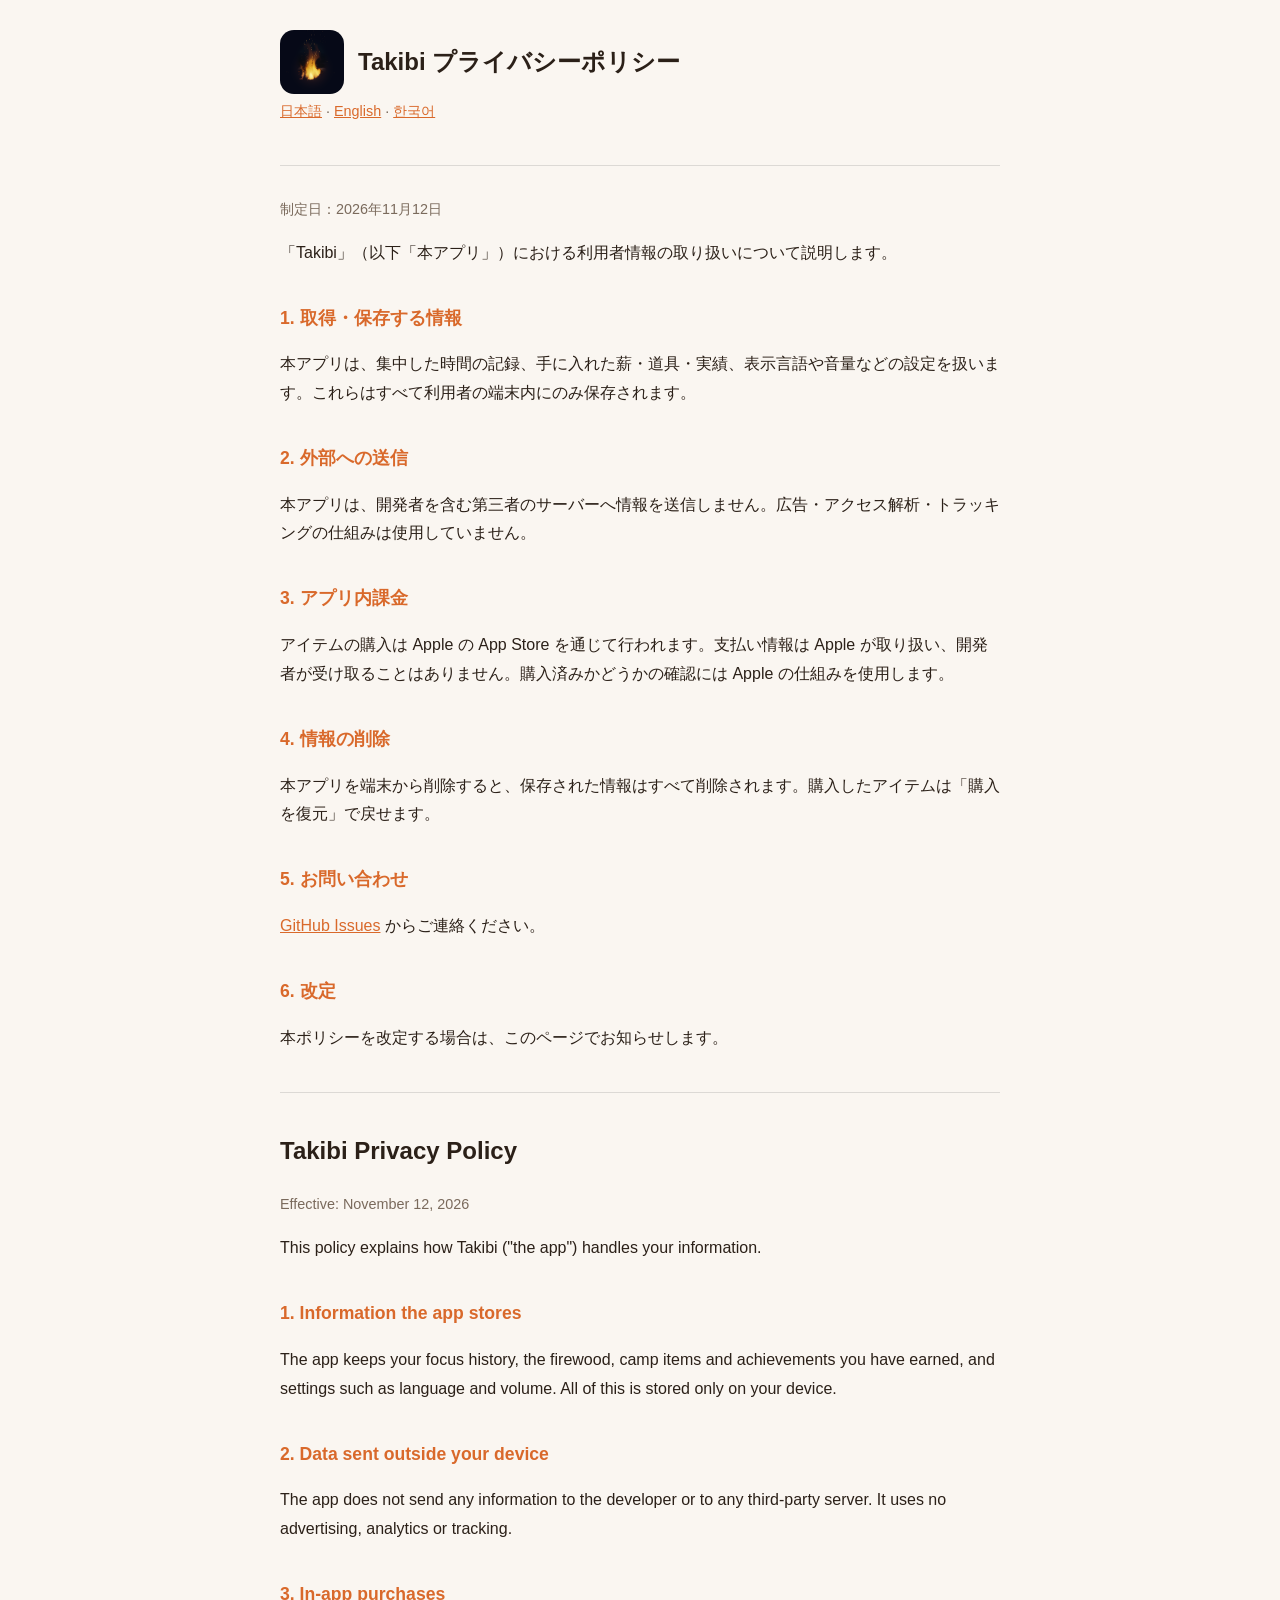
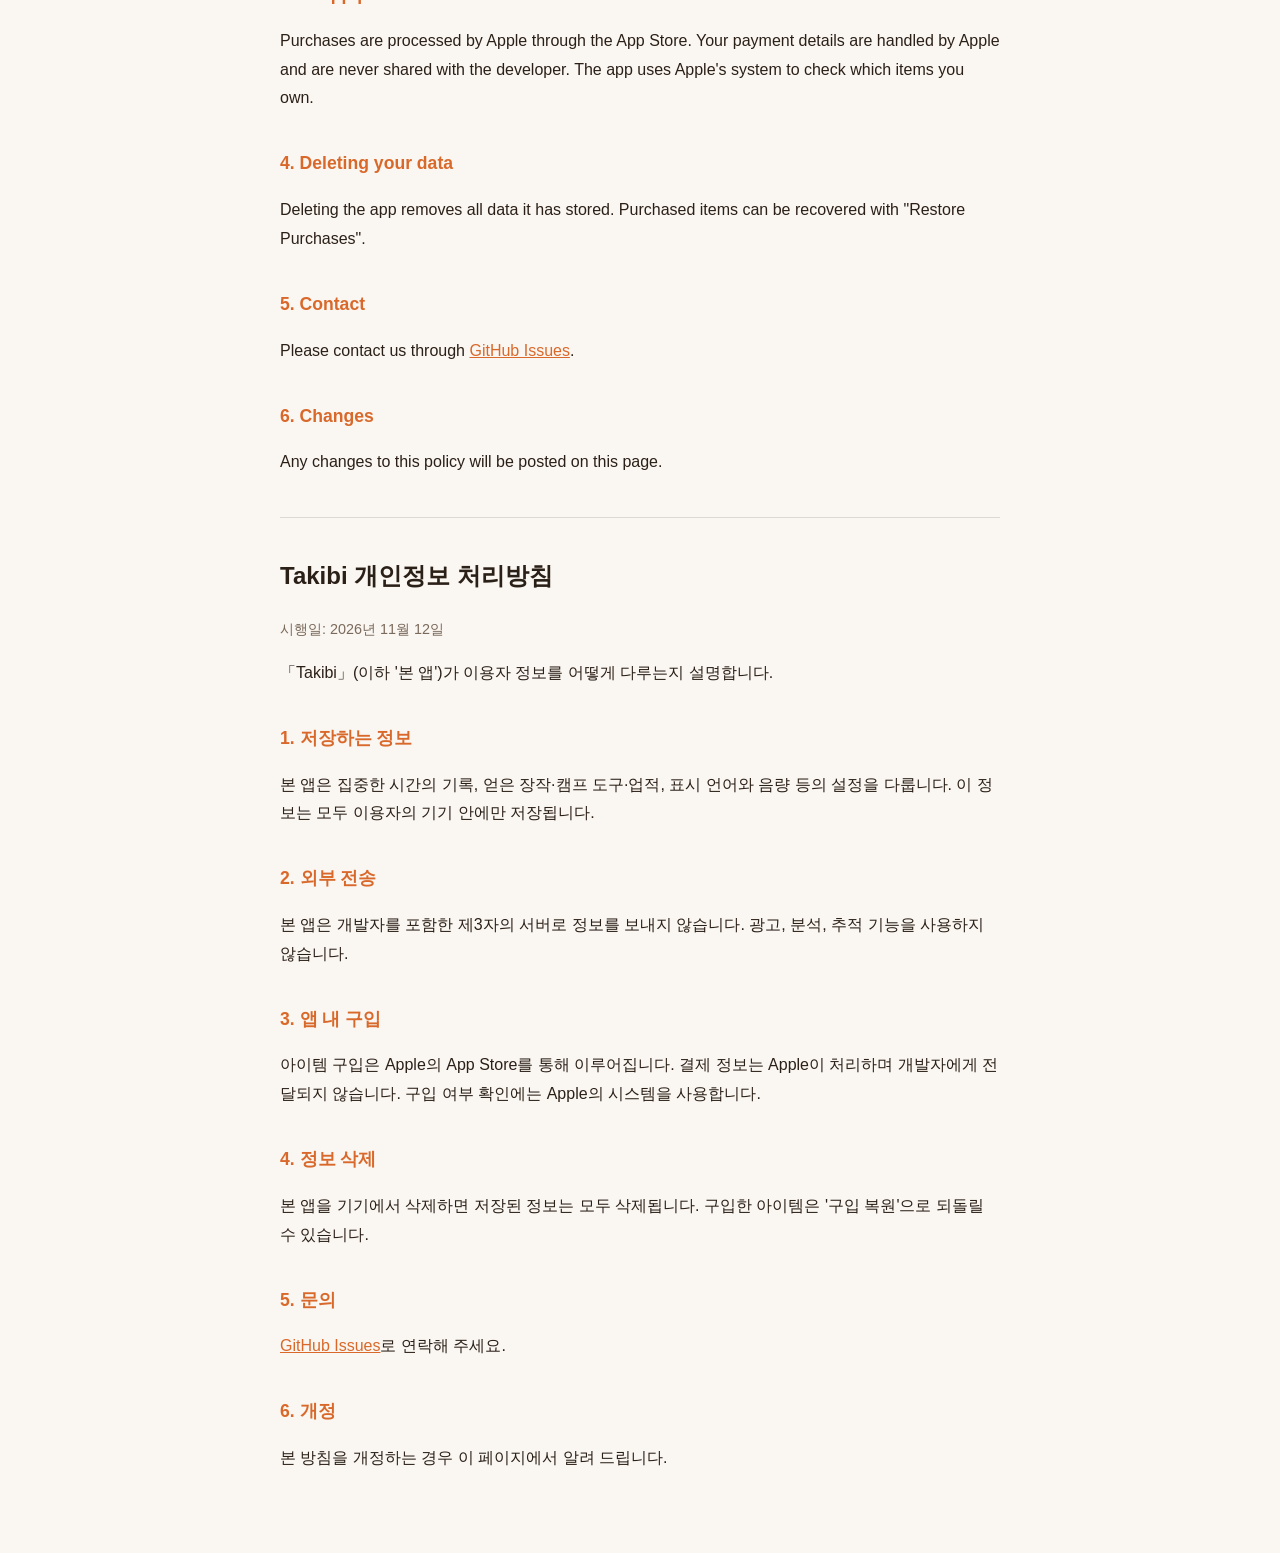
==== privacy.html @ cc259378 "Takibi support and privacy pages Co-Authored-By: Claude Opus 5.5 <noreply@anthropic.com>" ====
<!DOCTYPE html>
<html lang="ja">
<head>
<meta charset="utf-8">
<meta name="viewport" content="width=device-width, initial-scale=1">
<title>Takibi Privacy Policy</title>
<link rel="stylesheet" href="style.css">
</head>
<body>
<header><img src="icon.png" alt=""><h1>Takibi プライバシーポリシー</h1></header>
<nav class="muted"><a href="#ja">日本語</a> · <a href="#en">English</a> · <a href="#ko">한국어</a></nav>

<section id="ja">
<p class="muted">制定日：2026年11月12日</p>
<p>「Takibi」（以下「本アプリ」）における利用者情報の取り扱いについて説明します。</p>
<h2>1. 取得・保存する情報</h2>
<p>本アプリは、集中した時間の記録、手に入れた薪・道具・実績、表示言語や音量などの設定を扱います。これらはすべて利用者の端末内にのみ保存されます。</p>
<h2>2. 外部への送信</h2>
<p>本アプリは、開発者を含む第三者のサーバーへ情報を送信しません。広告・アクセス解析・トラッキングの仕組みは使用していません。</p>
<h2>3. アプリ内課金</h2>
<p>アイテムの購入は Apple の App Store を通じて行われます。支払い情報は Apple が取り扱い、開発者が受け取ることはありません。購入済みかどうかの確認には Apple の仕組みを使用します。</p>
<h2>4. 情報の削除</h2>
<p>本アプリを端末から削除すると、保存された情報はすべて削除されます。購入したアイテムは「購入を復元」で戻せます。</p>
<h2>5. お問い合わせ</h2>
<p><a href="https://github.com/TaigaYanai-git/Takibi/issues">GitHub Issues</a> からご連絡ください。</p>
<h2>6. 改定</h2>
<p>本ポリシーを改定する場合は、このページでお知らせします。</p>
</section>

<section id="en" lang="en">
<h1>Takibi Privacy Policy</h1>
<p class="muted">Effective: November 12, 2026</p>
<p>This policy explains how Takibi ("the app") handles your information.</p>
<h2>1. Information the app stores</h2>
<p>The app keeps your focus history, the firewood, camp items and achievements you have earned, and settings such as language and volume. All of this is stored only on your device.</p>
<h2>2. Data sent outside your device</h2>
<p>The app does not send any information to the developer or to any third-party server. It uses no advertising, analytics or tracking.</p>
<h2>3. In-app purchases</h2>
<p>Purchases are processed by Apple through the App Store. Your payment details are handled by Apple and are never shared with the developer. The app uses Apple's system to check which items you own.</p>
<h2>4. Deleting your data</h2>
<p>Deleting the app removes all data it has stored. Purchased items can be recovered with "Restore Purchases".</p>
<h2>5. Contact</h2>
<p>Please contact us through <a href="https://github.com/TaigaYanai-git/Takibi/issues">GitHub Issues</a>.</p>
<h2>6. Changes</h2>
<p>Any changes to this policy will be posted on this page.</p>
</section>

<section id="ko" lang="ko">
<h1>Takibi 개인정보 처리방침</h1>
<p class="muted">시행일: 2026년 11월 12일</p>
<p>「Takibi」(이하 '본 앱')가 이용자 정보를 어떻게 다루는지 설명합니다.</p>
<h2>1. 저장하는 정보</h2>
<p>본 앱은 집중한 시간의 기록, 얻은 장작·캠프 도구·업적, 표시 언어와 음량 등의 설정을 다룹니다. 이 정보는 모두 이용자의 기기 안에만 저장됩니다.</p>
<h2>2. 외부 전송</h2>
<p>본 앱은 개발자를 포함한 제3자의 서버로 정보를 보내지 않습니다. 광고, 분석, 추적 기능을 사용하지 않습니다.</p>
<h2>3. 앱 내 구입</h2>
<p>아이템 구입은 Apple의 App Store를 통해 이루어집니다. 결제 정보는 Apple이 처리하며 개발자에게 전달되지 않습니다. 구입 여부 확인에는 Apple의 시스템을 사용합니다.</p>
<h2>4. 정보 삭제</h2>
<p>본 앱을 기기에서 삭제하면 저장된 정보는 모두 삭제됩니다. 구입한 아이템은 '구입 복원'으로 되돌릴 수 있습니다.</p>
<h2>5. 문의</h2>
<p><a href="https://github.com/TaigaYanai-git/Takibi/issues">GitHub Issues</a>로 연락해 주세요.</p>
<h2>6. 개정</h2>
<p>본 방침을 개정하는 경우 이 페이지에서 알려 드립니다.</p>
</section>
</body>
</html>
---- style.css ----
:root { --fg:#2b2018; --bg:#faf6f1; --accent:#d9692b; --muted:#7a6a5c; }
@media (prefers-color-scheme: dark) { :root { --fg:#efe6dc; --bg:#14100d; --muted:#a8998b; } }
body { font-family: -apple-system, "Hiragino Sans", "Apple SD Gothic Neo", sans-serif; color:var(--fg); background:var(--bg);
       max-width: 720px; margin: 0 auto; padding: 24px 16px 64px; line-height: 1.8; }
h1 { font-size: 1.5rem; } h2 { font-size: 1.1rem; margin-top: 2em; color: var(--accent); }
section { border-top: 1px solid rgba(128,128,128,.25); margin-top: 2.5em; padding-top: 1em; }
nav a, a { color: var(--accent); } .muted { color: var(--muted); font-size: .9rem; }
header { display:flex; align-items:center; gap:14px; } header img { width:64px; height:64px; border-radius:14px; }
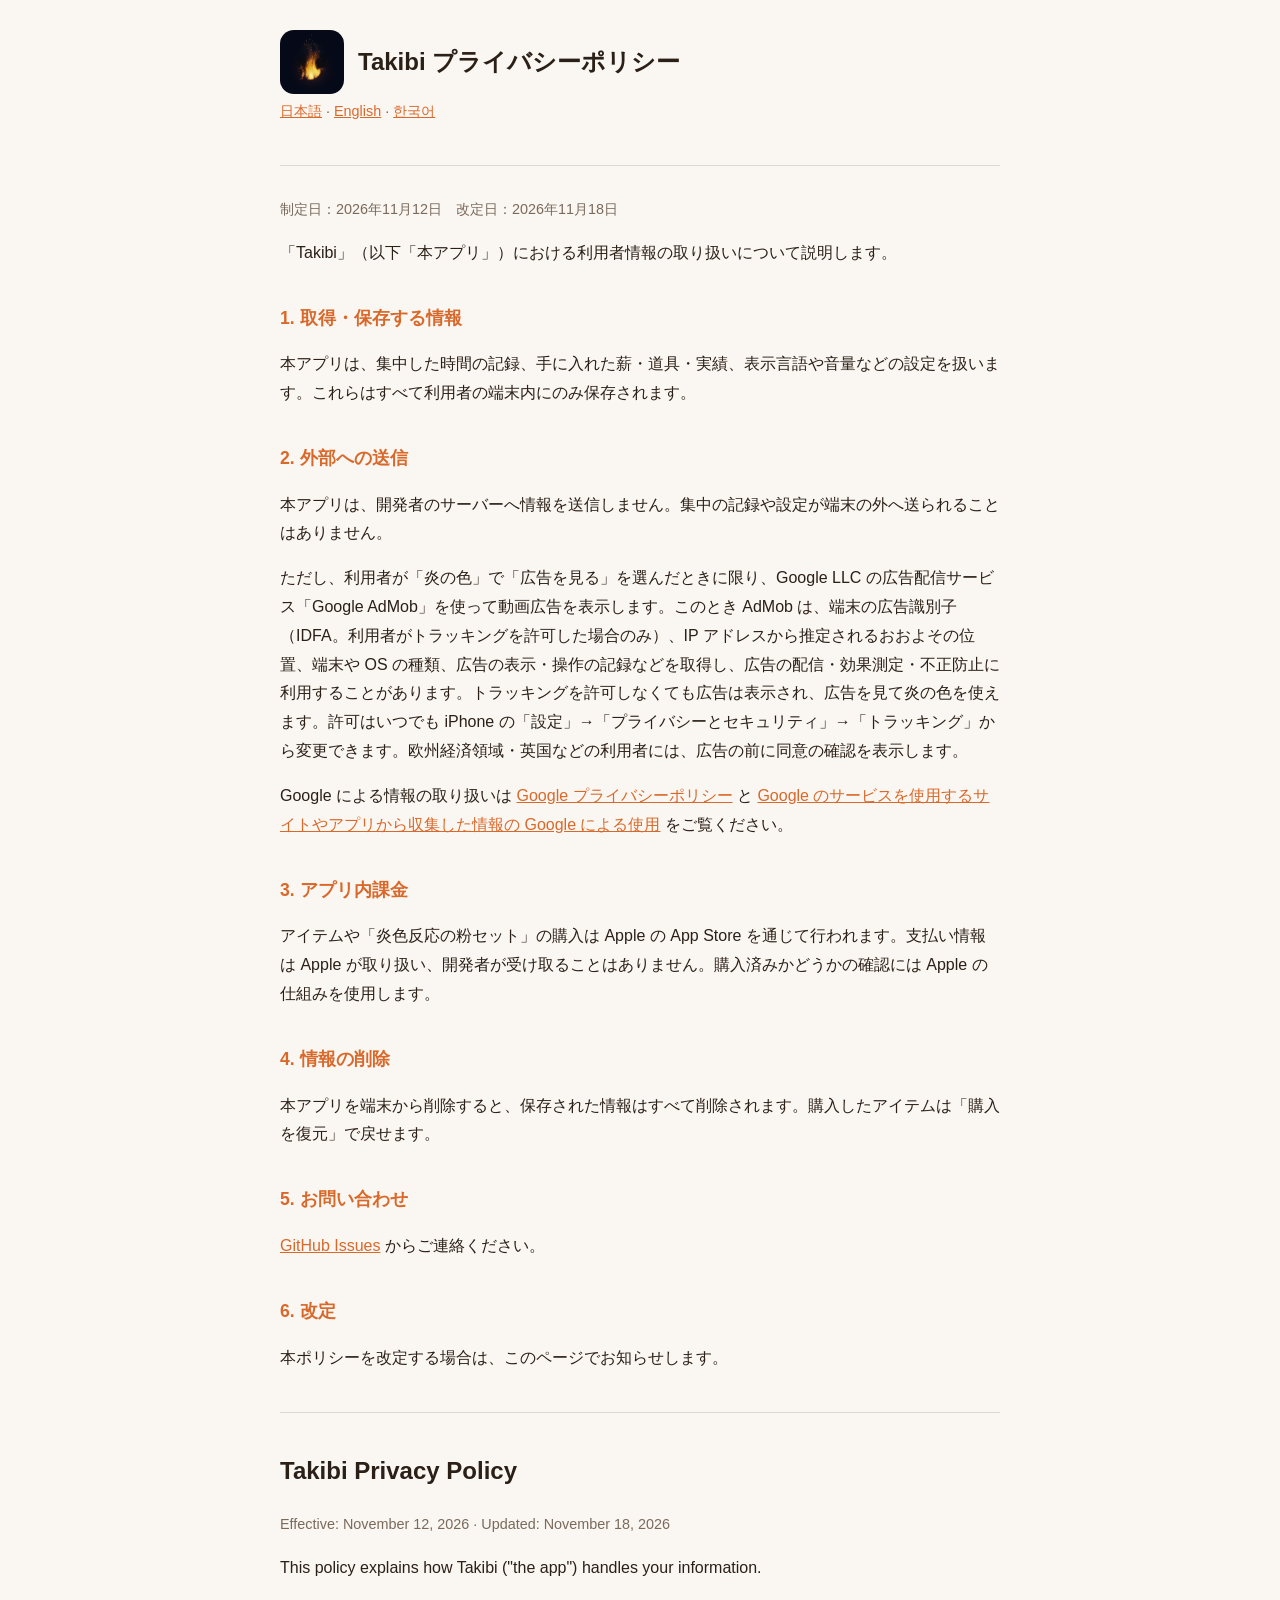
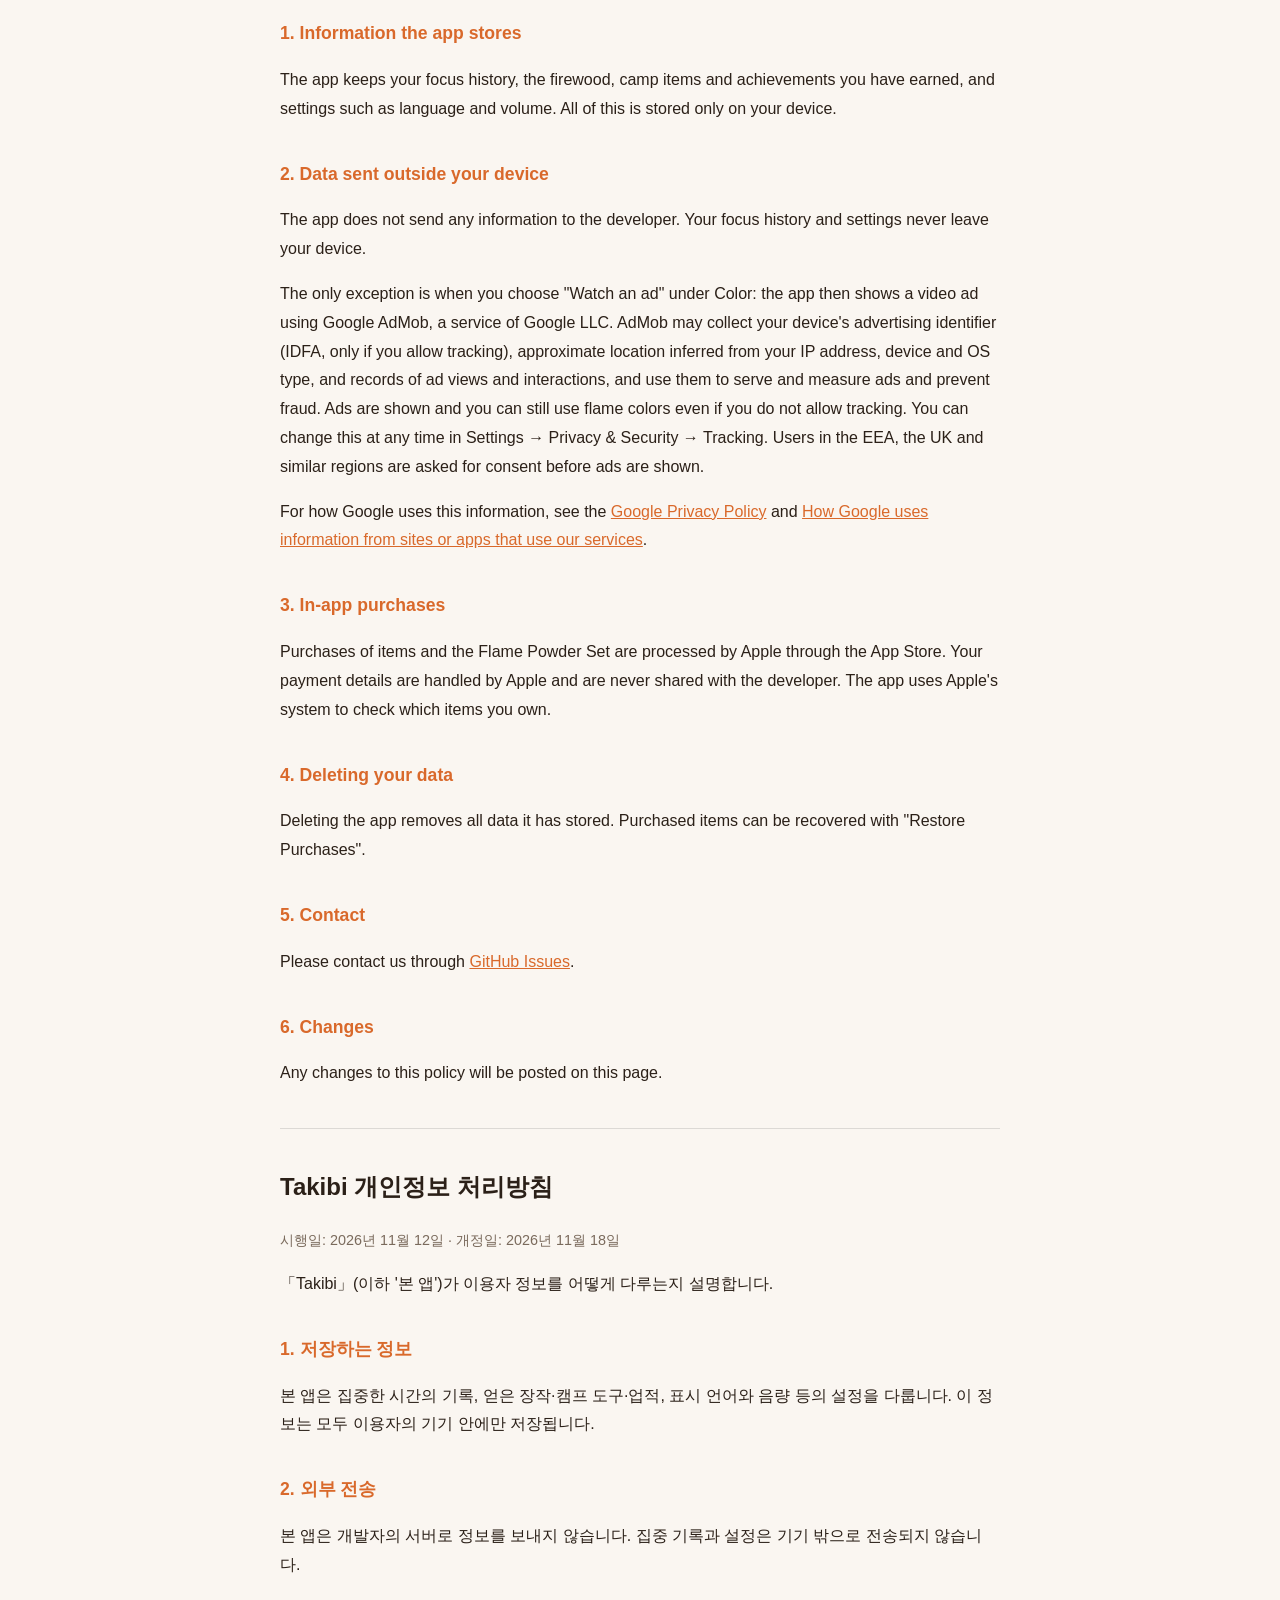
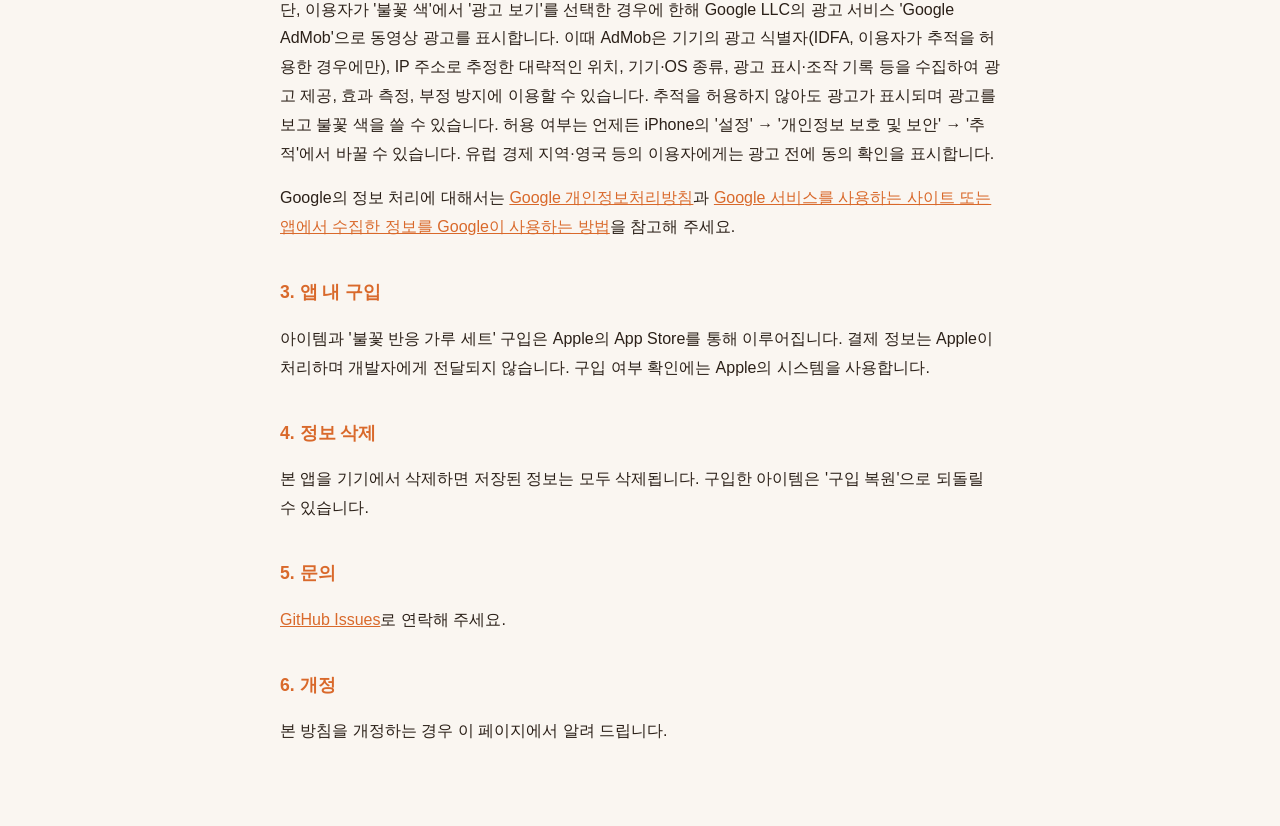
==== commit 798946db: "Privacy policy: describe Google AdMob rewarded ads and the flame powder set Co-Authored-By: Claude O" ====
--- a/privacy.html
+++ b/privacy.html
@@ -11,14 +11,16 @@
 <nav class="muted"><a href="#ja">日本語</a> · <a href="#en">English</a> · <a href="#ko">한국어</a></nav>
 
 <section id="ja">
-<p class="muted">制定日：2026年11月12日</p>
+<p class="muted">制定日：2026年11月12日　改定日：2026年11月18日</p>
 <p>「Takibi」（以下「本アプリ」）における利用者情報の取り扱いについて説明します。</p>
 <h2>1. 取得・保存する情報</h2>
 <p>本アプリは、集中した時間の記録、手に入れた薪・道具・実績、表示言語や音量などの設定を扱います。これらはすべて利用者の端末内にのみ保存されます。</p>
 <h2>2. 外部への送信</h2>
-<p>本アプリは、開発者を含む第三者のサーバーへ情報を送信しません。広告・アクセス解析・トラッキングの仕組みは使用していません。</p>
+<p>本アプリは、開発者のサーバーへ情報を送信しません。集中の記録や設定が端末の外へ送られることはありません。</p>
+<p>ただし、利用者が「炎の色」で「広告を見る」を選んだときに限り、Google LLC の広告配信サービス「Google AdMob」を使って動画広告を表示します。このとき AdMob は、端末の広告識別子（IDFA。利用者がトラッキングを許可した場合のみ）、IP アドレスから推定されるおおよその位置、端末や OS の種類、広告の表示・操作の記録などを取得し、広告の配信・効果測定・不正防止に利用することがあります。トラッキングを許可しなくても広告は表示され、広告を見て炎の色を使えます。許可はいつでも iPhone の「設定」→「プライバシーとセキュリティ」→「トラッキング」から変更できます。欧州経済領域・英国などの利用者には、広告の前に同意の確認を表示します。</p>
+<p>Google による情報の取り扱いは <a href="https://policies.google.com/privacy">Google プライバシーポリシー</a> と <a href="https://policies.google.com/technologies/partner-sites">Google のサービスを使用するサイトやアプリから収集した情報の Google による使用</a> をご覧ください。</p>
 <h2>3. アプリ内課金</h2>
-<p>アイテムの購入は Apple の App Store を通じて行われます。支払い情報は Apple が取り扱い、開発者が受け取ることはありません。購入済みかどうかの確認には Apple の仕組みを使用します。</p>
+<p>アイテムや「炎色反応の粉セット」の購入は Apple の App Store を通じて行われます。支払い情報は Apple が取り扱い、開発者が受け取ることはありません。購入済みかどうかの確認には Apple の仕組みを使用します。</p>
 <h2>4. 情報の削除</h2>
 <p>本アプリを端末から削除すると、保存された情報はすべて削除されます。購入したアイテムは「購入を復元」で戻せます。</p>
 <h2>5. お問い合わせ</h2>
@@ -29,14 +31,16 @@
 
 <section id="en" lang="en">
 <h1>Takibi Privacy Policy</h1>
-<p class="muted">Effective: November 12, 2026</p>
+<p class="muted">Effective: November 12, 2026 · Updated: November 18, 2026</p>
 <p>This policy explains how Takibi ("the app") handles your information.</p>
 <h2>1. Information the app stores</h2>
 <p>The app keeps your focus history, the firewood, camp items and achievements you have earned, and settings such as language and volume. All of this is stored only on your device.</p>
 <h2>2. Data sent outside your device</h2>
-<p>The app does not send any information to the developer or to any third-party server. It uses no advertising, analytics or tracking.</p>
+<p>The app does not send any information to the developer. Your focus history and settings never leave your device.</p>
+<p>The only exception is when you choose "Watch an ad" under Color: the app then shows a video ad using Google AdMob, a service of Google LLC. AdMob may collect your device's advertising identifier (IDFA, only if you allow tracking), approximate location inferred from your IP address, device and OS type, and records of ad views and interactions, and use them to serve and measure ads and prevent fraud. Ads are shown and you can still use flame colors even if you do not allow tracking. You can change this at any time in Settings → Privacy &amp; Security → Tracking. Users in the EEA, the UK and similar regions are asked for consent before ads are shown.</p>
+<p>For how Google uses this information, see the <a href="https://policies.google.com/privacy">Google Privacy Policy</a> and <a href="https://policies.google.com/technologies/partner-sites">How Google uses information from sites or apps that use our services</a>.</p>
 <h2>3. In-app purchases</h2>
-<p>Purchases are processed by Apple through the App Store. Your payment details are handled by Apple and are never shared with the developer. The app uses Apple's system to check which items you own.</p>
+<p>Purchases of items and the Flame Powder Set are processed by Apple through the App Store. Your payment details are handled by Apple and are never shared with the developer. The app uses Apple's system to check which items you own.</p>
 <h2>4. Deleting your data</h2>
 <p>Deleting the app removes all data it has stored. Purchased items can be recovered with "Restore Purchases".</p>
 <h2>5. Contact</h2>
@@ -47,14 +51,16 @@
 
 <section id="ko" lang="ko">
 <h1>Takibi 개인정보 처리방침</h1>
-<p class="muted">시행일: 2026년 11월 12일</p>
+<p class="muted">시행일: 2026년 11월 12일 · 개정일: 2026년 11월 18일</p>
 <p>「Takibi」(이하 '본 앱')가 이용자 정보를 어떻게 다루는지 설명합니다.</p>
 <h2>1. 저장하는 정보</h2>
 <p>본 앱은 집중한 시간의 기록, 얻은 장작·캠프 도구·업적, 표시 언어와 음량 등의 설정을 다룹니다. 이 정보는 모두 이용자의 기기 안에만 저장됩니다.</p>
 <h2>2. 외부 전송</h2>
-<p>본 앱은 개발자를 포함한 제3자의 서버로 정보를 보내지 않습니다. 광고, 분석, 추적 기능을 사용하지 않습니다.</p>
+<p>본 앱은 개발자의 서버로 정보를 보내지 않습니다. 집중 기록과 설정은 기기 밖으로 전송되지 않습니다.</p>
+<p>단, 이용자가 '불꽃 색'에서 '광고 보기'를 선택한 경우에 한해 Google LLC의 광고 서비스 'Google AdMob'으로 동영상 광고를 표시합니다. 이때 AdMob은 기기의 광고 식별자(IDFA, 이용자가 추적을 허용한 경우에만), IP 주소로 추정한 대략적인 위치, 기기·OS 종류, 광고 표시·조작 기록 등을 수집하여 광고 제공, 효과 측정, 부정 방지에 이용할 수 있습니다. 추적을 허용하지 않아도 광고가 표시되며 광고를 보고 불꽃 색을 쓸 수 있습니다. 허용 여부는 언제든 iPhone의 '설정' → '개인정보 보호 및 보안' → '추적'에서 바꿀 수 있습니다. 유럽 경제 지역·영국 등의 이용자에게는 광고 전에 동의 확인을 표시합니다.</p>
+<p>Google의 정보 처리에 대해서는 <a href="https://policies.google.com/privacy">Google 개인정보처리방침</a>과 <a href="https://policies.google.com/technologies/partner-sites">Google 서비스를 사용하는 사이트 또는 앱에서 수집한 정보를 Google이 사용하는 방법</a>을 참고해 주세요.</p>
 <h2>3. 앱 내 구입</h2>
-<p>아이템 구입은 Apple의 App Store를 통해 이루어집니다. 결제 정보는 Apple이 처리하며 개발자에게 전달되지 않습니다. 구입 여부 확인에는 Apple의 시스템을 사용합니다.</p>
+<p>아이템과 '불꽃 반응 가루 세트' 구입은 Apple의 App Store를 통해 이루어집니다. 결제 정보는 Apple이 처리하며 개발자에게 전달되지 않습니다. 구입 여부 확인에는 Apple의 시스템을 사용합니다.</p>
 <h2>4. 정보 삭제</h2>
 <p>본 앱을 기기에서 삭제하면 저장된 정보는 모두 삭제됩니다. 구입한 아이템은 '구입 복원'으로 되돌릴 수 있습니다.</p>
 <h2>5. 문의</h2>
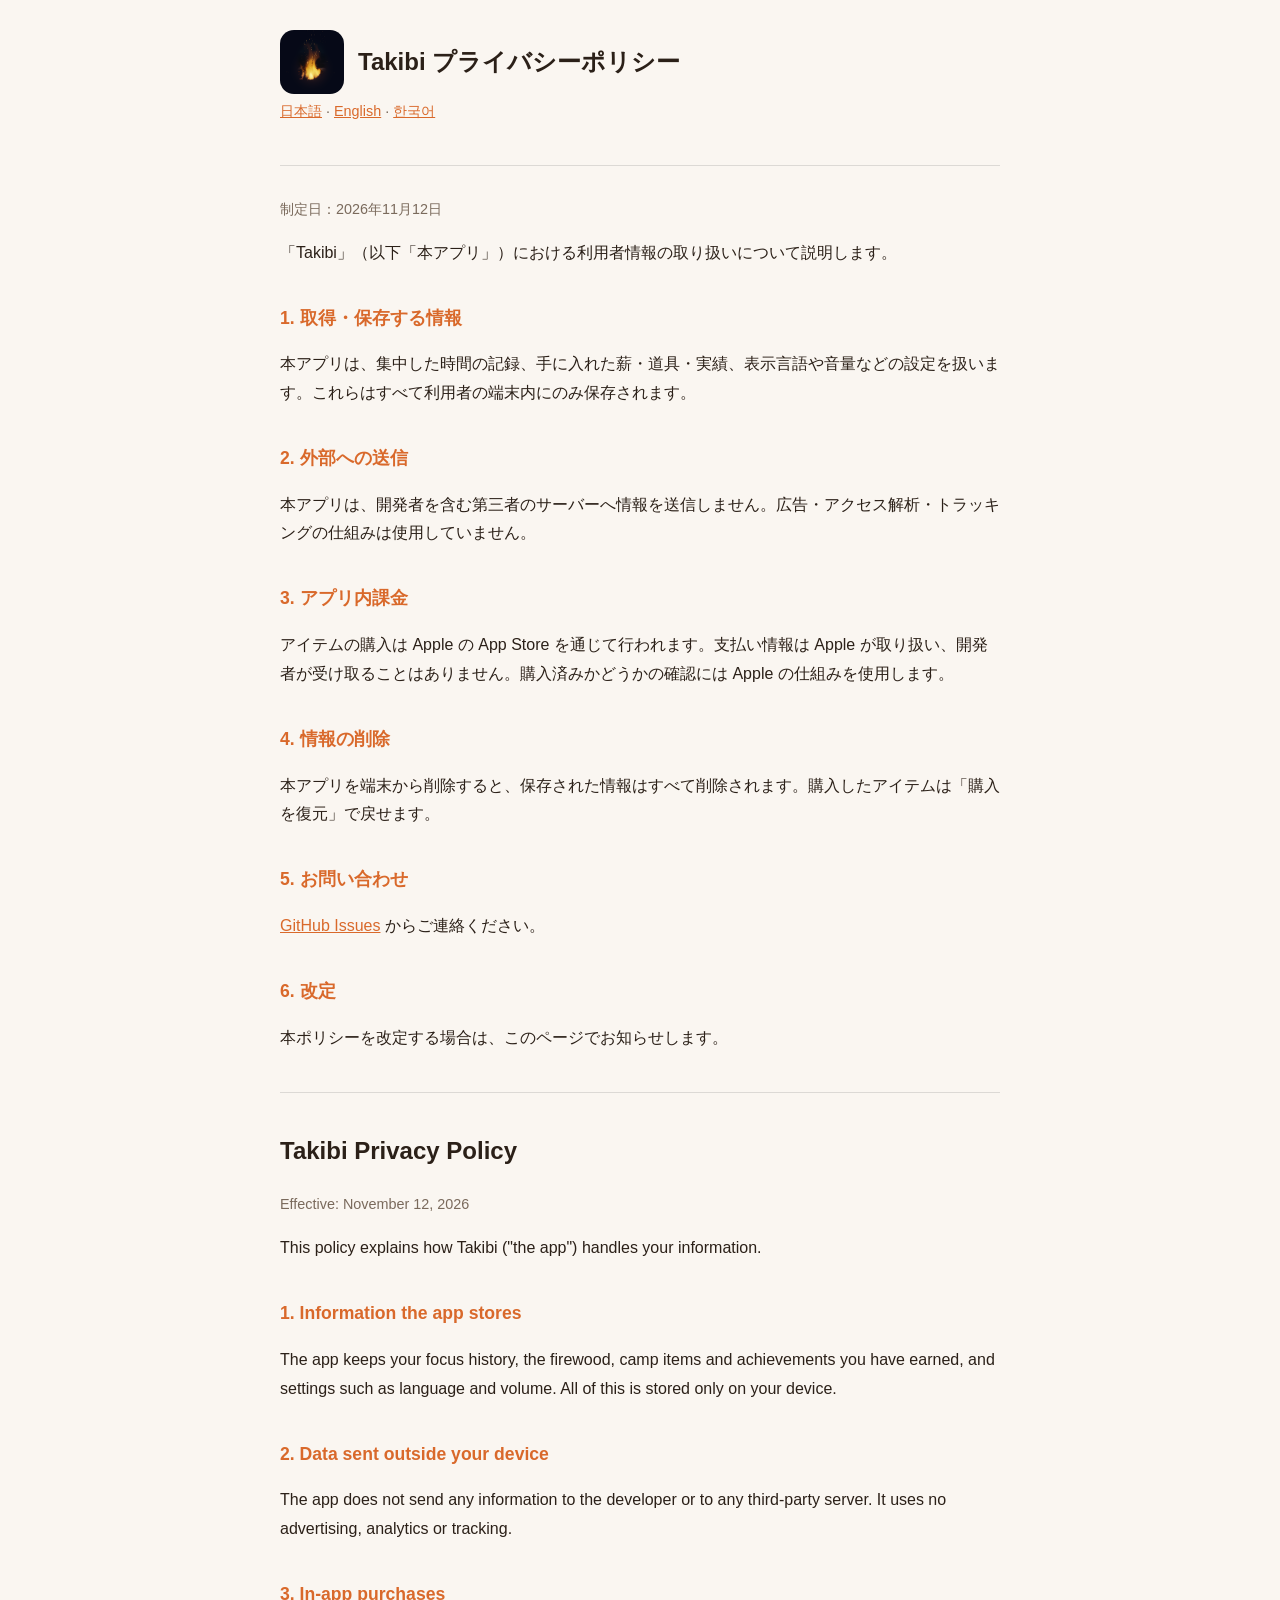
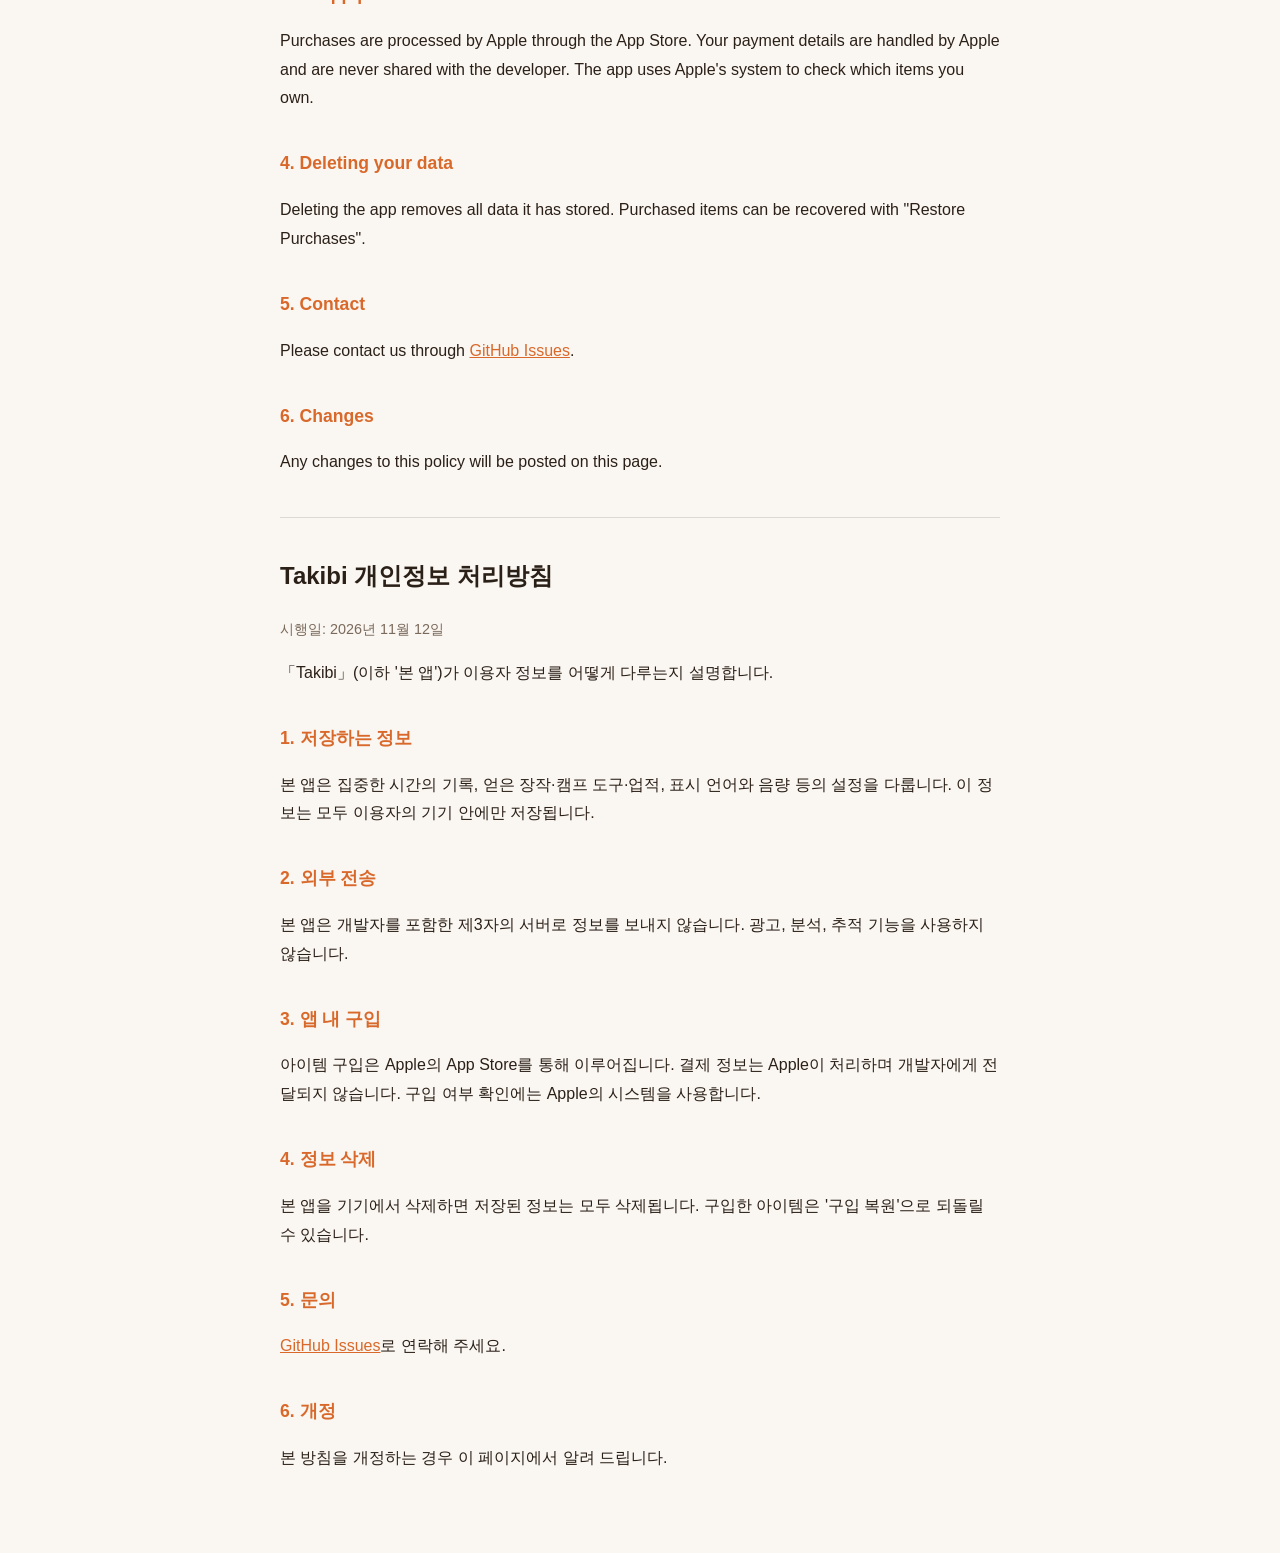
==== commit ac62e744: "Revert AdMob section: flame colors are free and the app shows no ads Co-Authored-By: Claude Opus 5.5" ====
--- a/privacy.html
+++ b/privacy.html
@@ -11,16 +11,14 @@
 <nav class="muted"><a href="#ja">日本語</a> · <a href="#en">English</a> · <a href="#ko">한국어</a></nav>
 
 <section id="ja">
-<p class="muted">制定日：2026年11月12日　改定日：2026年11月18日</p>
+<p class="muted">制定日：2026年11月12日</p>
 <p>「Takibi」（以下「本アプリ」）における利用者情報の取り扱いについて説明します。</p>
 <h2>1. 取得・保存する情報</h2>
 <p>本アプリは、集中した時間の記録、手に入れた薪・道具・実績、表示言語や音量などの設定を扱います。これらはすべて利用者の端末内にのみ保存されます。</p>
 <h2>2. 外部への送信</h2>
-<p>本アプリは、開発者のサーバーへ情報を送信しません。集中の記録や設定が端末の外へ送られることはありません。</p>
-<p>ただし、利用者が「炎の色」で「広告を見る」を選んだときに限り、Google LLC の広告配信サービス「Google AdMob」を使って動画広告を表示します。このとき AdMob は、端末の広告識別子（IDFA。利用者がトラッキングを許可した場合のみ）、IP アドレスから推定されるおおよその位置、端末や OS の種類、広告の表示・操作の記録などを取得し、広告の配信・効果測定・不正防止に利用することがあります。トラッキングを許可しなくても広告は表示され、広告を見て炎の色を使えます。許可はいつでも iPhone の「設定」→「プライバシーとセキュリティ」→「トラッキング」から変更できます。欧州経済領域・英国などの利用者には、広告の前に同意の確認を表示します。</p>
-<p>Google による情報の取り扱いは <a href="https://policies.google.com/privacy">Google プライバシーポリシー</a> と <a href="https://policies.google.com/technologies/partner-sites">Google のサービスを使用するサイトやアプリから収集した情報の Google による使用</a> をご覧ください。</p>
+<p>本アプリは、開発者を含む第三者のサーバーへ情報を送信しません。広告・アクセス解析・トラッキングの仕組みは使用していません。</p>
 <h2>3. アプリ内課金</h2>
-<p>アイテムや「炎色反応の粉セット」の購入は Apple の App Store を通じて行われます。支払い情報は Apple が取り扱い、開発者が受け取ることはありません。購入済みかどうかの確認には Apple の仕組みを使用します。</p>
+<p>アイテムの購入は Apple の App Store を通じて行われます。支払い情報は Apple が取り扱い、開発者が受け取ることはありません。購入済みかどうかの確認には Apple の仕組みを使用します。</p>
 <h2>4. 情報の削除</h2>
 <p>本アプリを端末から削除すると、保存された情報はすべて削除されます。購入したアイテムは「購入を復元」で戻せます。</p>
 <h2>5. お問い合わせ</h2>
@@ -31,16 +29,14 @@
 
 <section id="en" lang="en">
 <h1>Takibi Privacy Policy</h1>
-<p class="muted">Effective: November 12, 2026 · Updated: November 18, 2026</p>
+<p class="muted">Effective: November 12, 2026</p>
 <p>This policy explains how Takibi ("the app") handles your information.</p>
 <h2>1. Information the app stores</h2>
 <p>The app keeps your focus history, the firewood, camp items and achievements you have earned, and settings such as language and volume. All of this is stored only on your device.</p>
 <h2>2. Data sent outside your device</h2>
-<p>The app does not send any information to the developer. Your focus history and settings never leave your device.</p>
-<p>The only exception is when you choose "Watch an ad" under Color: the app then shows a video ad using Google AdMob, a service of Google LLC. AdMob may collect your device's advertising identifier (IDFA, only if you allow tracking), approximate location inferred from your IP address, device and OS type, and records of ad views and interactions, and use them to serve and measure ads and prevent fraud. Ads are shown and you can still use flame colors even if you do not allow tracking. You can change this at any time in Settings → Privacy &amp; Security → Tracking. Users in the EEA, the UK and similar regions are asked for consent before ads are shown.</p>
-<p>For how Google uses this information, see the <a href="https://policies.google.com/privacy">Google Privacy Policy</a> and <a href="https://policies.google.com/technologies/partner-sites">How Google uses information from sites or apps that use our services</a>.</p>
+<p>The app does not send any information to the developer or to any third-party server. It uses no advertising, analytics or tracking.</p>
 <h2>3. In-app purchases</h2>
-<p>Purchases of items and the Flame Powder Set are processed by Apple through the App Store. Your payment details are handled by Apple and are never shared with the developer. The app uses Apple's system to check which items you own.</p>
+<p>Purchases are processed by Apple through the App Store. Your payment details are handled by Apple and are never shared with the developer. The app uses Apple's system to check which items you own.</p>
 <h2>4. Deleting your data</h2>
 <p>Deleting the app removes all data it has stored. Purchased items can be recovered with "Restore Purchases".</p>
 <h2>5. Contact</h2>
@@ -51,16 +47,14 @@
 
 <section id="ko" lang="ko">
 <h1>Takibi 개인정보 처리방침</h1>
-<p class="muted">시행일: 2026년 11월 12일 · 개정일: 2026년 11월 18일</p>
+<p class="muted">시행일: 2026년 11월 12일</p>
 <p>「Takibi」(이하 '본 앱')가 이용자 정보를 어떻게 다루는지 설명합니다.</p>
 <h2>1. 저장하는 정보</h2>
 <p>본 앱은 집중한 시간의 기록, 얻은 장작·캠프 도구·업적, 표시 언어와 음량 등의 설정을 다룹니다. 이 정보는 모두 이용자의 기기 안에만 저장됩니다.</p>
 <h2>2. 외부 전송</h2>
-<p>본 앱은 개발자의 서버로 정보를 보내지 않습니다. 집중 기록과 설정은 기기 밖으로 전송되지 않습니다.</p>
-<p>단, 이용자가 '불꽃 색'에서 '광고 보기'를 선택한 경우에 한해 Google LLC의 광고 서비스 'Google AdMob'으로 동영상 광고를 표시합니다. 이때 AdMob은 기기의 광고 식별자(IDFA, 이용자가 추적을 허용한 경우에만), IP 주소로 추정한 대략적인 위치, 기기·OS 종류, 광고 표시·조작 기록 등을 수집하여 광고 제공, 효과 측정, 부정 방지에 이용할 수 있습니다. 추적을 허용하지 않아도 광고가 표시되며 광고를 보고 불꽃 색을 쓸 수 있습니다. 허용 여부는 언제든 iPhone의 '설정' → '개인정보 보호 및 보안' → '추적'에서 바꿀 수 있습니다. 유럽 경제 지역·영국 등의 이용자에게는 광고 전에 동의 확인을 표시합니다.</p>
-<p>Google의 정보 처리에 대해서는 <a href="https://policies.google.com/privacy">Google 개인정보처리방침</a>과 <a href="https://policies.google.com/technologies/partner-sites">Google 서비스를 사용하는 사이트 또는 앱에서 수집한 정보를 Google이 사용하는 방법</a>을 참고해 주세요.</p>
+<p>본 앱은 개발자를 포함한 제3자의 서버로 정보를 보내지 않습니다. 광고, 분석, 추적 기능을 사용하지 않습니다.</p>
 <h2>3. 앱 내 구입</h2>
-<p>아이템과 '불꽃 반응 가루 세트' 구입은 Apple의 App Store를 통해 이루어집니다. 결제 정보는 Apple이 처리하며 개발자에게 전달되지 않습니다. 구입 여부 확인에는 Apple의 시스템을 사용합니다.</p>
+<p>아이템 구입은 Apple의 App Store를 통해 이루어집니다. 결제 정보는 Apple이 처리하며 개발자에게 전달되지 않습니다. 구입 여부 확인에는 Apple의 시스템을 사용합니다.</p>
 <h2>4. 정보 삭제</h2>
 <p>본 앱을 기기에서 삭제하면 저장된 정보는 모두 삭제됩니다. 구입한 아이템은 '구입 복원'으로 되돌릴 수 있습니다.</p>
 <h2>5. 문의</h2>
